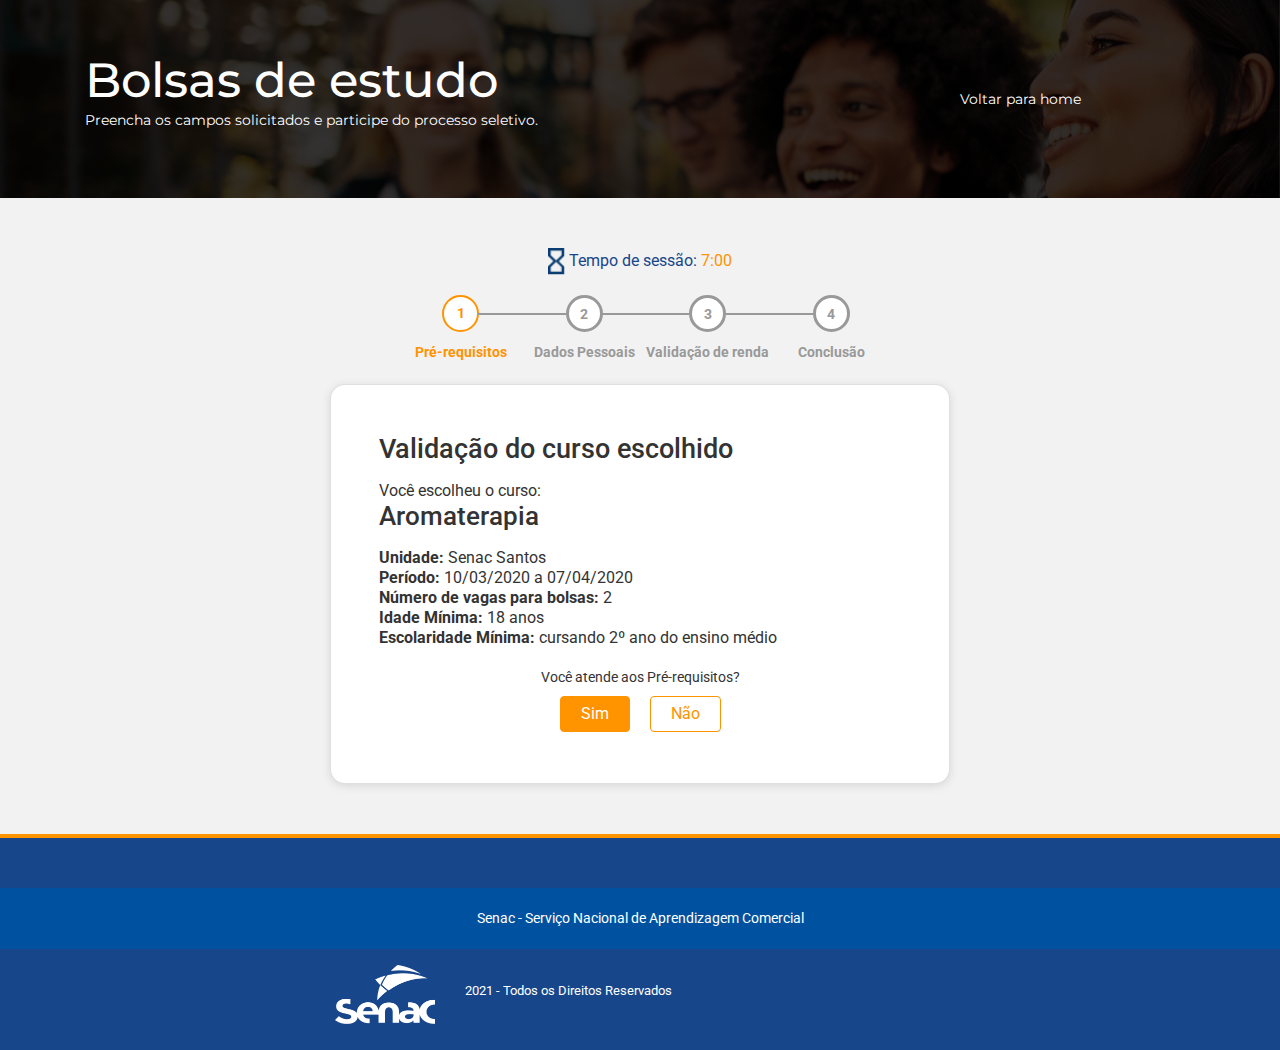
==== index.html @ 38d788a0 "update 4 19032021" ====
<!doctype html>
<html lang="pt-br">

<head>
  <title>Bolsas de Estudo | SENAC-SP</title>
  <meta charset="utf-8">
  <meta name="viewport" content="width=device-width, initial-scale=1, shrink-to-fit=no">
  <meta name="description" content="">
  <meta name="keywords" content="">
  <link rel=”shortcut icon” href=”favicon.ico” type=”image/x-icon”>
  <link rel="stylesheet" href="https://stackpath.bootstrapcdn.com/bootstrap/4.3.1/css/bootstrap.min.css"
    integrity="sha384-ggOyR0iXCbMQv3Xipma34MD+dH/1fQ784/j6cY/iJTQUOhcWr7x9JvoRxT2MZw1T" crossorigin="anonymous">
    <link href="https://fonts.googleapis.com/css2?family=Montserrat:wght@100;300;400;500;600;800&display=swap" rel="stylesheet">
    <link rel="preconnect" href="https://fonts.gstatic.com">
  <link href="https://fonts.googleapis.com/css2?family=Roboto:wght@100;400;500;700&display=swap" rel="stylesheet">
  <link rel="stylesheet" href="https://cdnjs.cloudflare.com/ajax/libs/font-awesome/5.15.2/css/all.min.css" integrity="sha512-HK5fgLBL+xu6dm/Ii3z4xhlSUyZgTT9tuc/hSrtw6uzJOvgRr2a9jyxxT1ely+B+xFAmJKVSTbpM/CuL7qxO8w==" crossorigin="anonymous" />
  <link rel="stylesheet" href="style.css">
</head>

<body>

    <header id="topo" class="d-flex">
        <div class="container">
          <div class="row align-items-center d-flex h-100">
            <div class="col-12 col-lg-8 order-2 order-md-1">
              <h1>Bolsas de estudo</h1>
              <p>Preencha os campos solicitados e participe do processo seletivo.</p>
            </div>
            <div class="col-12 col-lg-4 order-1 order-md-2">
              <div class="back-to-home">
                <i class="fas fa-home"></i>
                <span><a href="index.html">Voltar para home</a></span>
              </div>
            </div>
          </div>
        </div>
        </div>
      </header>

      <main>
        <div class="container">
          <div class="row">
            <div class="col-2 d-none d-lg-flex"></div>
            <div class="col-12 col-lg-8">

              <div class="timer">
                <p><img src="images/time-icon.png" alt="">  Tempo de sessão: <span>7:00</span></p>
              </div>





              <!-- step -->
              <div class="step d-flex justify-content-center">
                <div>
                  <ul class="step-bar">
                    <li>
                      <span>Pré-requisitos</span>
                    </li>
                    <li>
                      <span>Dados Pessoais</span>
                    </li>
                    <li>
                      <span>Validação de renda</span>
                    </li>
                    <li>
                      <span>Conclusão</span>
                    </li>
                  </ul>
                </div>
              </div>



              <div style="display: flex; justify-content: center;">
              <div class="step-container card bg-white p-5" style="width: 620px; height: 400px;">
                <div class="validacao-container">
                  <h3 class="mb-3">Validação do curso escolhido</h3>
                  <p>Você escolheu o curso:</p>
                  <h3 style="font-size: 1.6rem;">Aromaterapia</h3>
                  <div class="mt-3">
                    <p><strong>Unidade:</strong> Senac Santos</p>
                    <p><strong>Período:</strong> 10/03/2020 a 07/04/2020</p>
                    <p><strong>Número de vagas para bolsas:</strong> 2</p>
                    <p><strong>Idade Mínima:</strong> 18 anos</p>
                    <p><strong>Escolaridade Mínima:</strong> cursando 2º ano do ensino médio</p>
                  </div>
                  <div class="col-12 form-button-container text-center">
                    <p class="mb-2">Você atende aos Pré-requisitos?</p>
                    <a href="step1-form.html" class="btn btn-primary btn-full mr-3">Sim</a>
                    <a href="exit-process.html" class="btn btn-primary btn-out">Não</a>
                  </div>
                </div>
              </div>
            </div>


            </div>
            <div class="col-2 d-none d-lg-flex"></div>
          </div>
        </div>
      </main>

        <!-- FOOTER -->
        <footer id="rodape">
          <div class="container-fluid">
            <div class="row">
              <div class="col-12 middle-target">
                <p>Senac - Serviço Nacional de Aprendizagem Comercial</p>
              </div>
            </div>
          </div>
          <div class="container">
            <div class="row">
              <div class="col-12 col-lg-4 d-flex align-items-center justify-content-end mb-3 mt-3">
                <a href="/"><img src="images/senac_logo_branco.png" class="img-responsive logo-senac" alt="Logo SENAC-SP"></a>
              </div>
              <div class="col-12 col-lg-4 d-flex align-items-center pt-2">
                <p>2021 - Todos os Direitos Reservados</p>
              </div>
              <div class="col-12 col-lg-4">
                <div class="footer-sociais h-100">
                  <a href="https://www.facebook.com/"><i class="fab fa-facebook-square"></i></a>
                  <a href="https://twitter.com/"><i class="fab fa-twitter-square"></i></a>
                  <a href="https://linkedin.com/showcase/"><i class="fab fa-linkedin"></i></a>
                  <a href="https://youtube.com"><i class="fab fa-youtube-square"></i></a>
                </div>
              </div>
            </div>
          </div>
        </footer>

        <!-- Optional JavaScript -->
  <!-- jQuery first, then Popper.js, then Bootstrap JS -->
  <script src="https://ajax.googleapis.com/ajax/libs/jquery/3.5.1/jquery.min.js"></script>
  <script src="https://cdnjs.cloudflare.com/ajax/libs/popper.js/1.14.7/umd/popper.min.js"
    integrity="sha384-UO2eT0CpHqdSJQ6hJty5KVphtPhzWj9WO1clHTMGa3JDZwrnQq4sF86dIHNDz0W1"
    crossorigin="anonymous"></script>
  <script src="https://stackpath.bootstrapcdn.com/bootstrap/4.3.1/js/bootstrap.min.js"
    integrity="sha384-JjSmVgyd0p3pXB1rRibZUAYoIIy6OrQ6VrjIEaFf/nJGzIxFDsf4x0xIM+B07jRM"
    crossorigin="anonymous"></script>
  <script src="js/custom.js"></script>

</body>
</html>
---- style.css ----
@charset "UTF-8";
html, body {
  background-color: #f2f2f2;
}

main {
  font-family: "Roboto", sans-serif;
  font-weight: 400;
  padding: 50px 0;
}

.btn-full {
  background-color: #FF9300;
  color: #ffffff;
  border: 1px solid #FF9300;
  padding: 5px 20px;
}
.btn-full:hover {
  background-color: #FF9300;
  border: 1px solid #FF9300;
}

.btn-out {
  background-color: #ffffff;
  color: #FF9300;
  border: 1px solid #FF9300;
  padding: 5px 20px;
}
.btn-out:hover {
  color: #FF9300;
  background-color: transparent;
  border: 1px solid #FF9300;
}

#topo {
  color: #ffffff;
  font-family: "Montserrat", sans-serif;
  height: 20%;
  min-height: 20%;
  background: linear-gradient(rgba(0, 0, 0, 0.8), rgba(0, 0, 0, 0.8)), url(../images/header-background.png) no-repeat;
  background-size: cover;
  background-position: 0 0;
  padding: 50px 0;
}
#topo h1 {
  color: #ffffff;
  font-size: 1.7rem;
  font-weight: 500;
  word-wrap: break-word;
  margin: 0;
  padding: 0;
}
@media (min-width: 768px) {
  #topo h1 {
    font-size: 2rem;
  }
}
@media (min-width: 992px) {
  #topo h1 {
    font-size: 3rem;
    line-height: 60px;
  }
}
#topo h2 {
  font-size: 1rem;
  font-weight: 100;
  word-wrap: break-word;
  margin: 0;
  padding: 0;
}
#topo p {
  font-size: 0.9rem;
}
@media (min-width: 768px) {
  #topo p {
    font-size: 0.9rem;
  }
}
#topo .btn {
  width: 100%;
}
@media (min-width: 768px) {
  #topo .btn {
    width: 300px;
  }
}
#topo .back-to-home {
  color: #ffffff;
  text-align: center;
  display: flex;
  flex-direction: column;
}
#topo .back-to-home i {
  font-size: 1.75rem;
}
#topo .back-to-home a {
  font-size: 0.9rem;
  color: #ffffff;
}

.timer {
  text-align: center;
  padding: 0 20px;
  font-size: 0.8rem;
}
.timer span {
  color: #FF9300;
}
.timer img {
  width: 17px;
}
.timer p {
  color: #17468B;
  font-size: 1rem;
}

.step {
  margin: 20px 0;
}
.step .step-bar {
  counter-reset: step;
  min-width: 0;
}
@media (min-width: 768px) {
  .step .step-bar {
    min-width: 534px;
  }
}
.step .step-bar li {
  list-style-type: none;
  float: left;
  width: 25%;
  position: relative;
  text-align: center;
  font-size: 0.7rem;
  font-weight: 400;
  left: -21px;
}
@media (min-width: 768px) {
  .step .step-bar li {
    left: -14px;
  }
}
.step .step-bar li span {
  color: #999;
  font-size: 0.7rem;
  font-weight: bold;
}
@media (min-width: 768px) {
  .step .step-bar li span {
    font-size: 0.9rem;
  }
}
.step .step-bar li.active span {
  color: #FF9300;
}
.step .step-bar li:before {
  /* CSS for creating steper block before the li item*/
  content: counter(step);
  counter-increment: step;
  height: 37px;
  width: 37px;
  line-height: 33px;
  font-size: 0.9rem;
  font-weight: bold;
  color: #999;
  border: 3px solid #999;
  display: block;
  text-align: center;
  margin: 0 auto 10px auto;
  border-radius: 50%;
  background-color: #ffffff;
}
.step .step-bar li:after {
  /* CSS for creating horizontal line*/
  content: " ";
  position: absolute;
  width: 52%;
  height: 2px;
  background-color: #999;
  top: 18px;
  left: -26%;
  z-index: 0;
}
@media (min-width: 768px) {
  .step .step-bar li:after {
    width: 71%;
    left: -36%;
  }
}
.step .step-bar li:first-child:before {
  color: #FF9300;
  border-color: #FF9300;
  border: 2px solid;
}
.step .step-bar li:first-child span {
  color: #FF9300;
}
.step .step-bar li:first-child:after {
  content: none;
}
.step .step-bar li.active {
  color: #FF9300;
}
.step .step-bar li.active:before {
  content: "";
  font-family: "Font Awesome 5 Free";
  color: #ffffff;
  background-color: #FF9300;
  border-color: #FF9300;
}
.step .step-bar li.active + :after {
  background-color: #FF9300;
}

.step-container {
  border-radius: 15px;
  box-shadow: 0 0.125rem 0.5rem rgba(112, 112, 112, 0.2);
}
.step-container h3 {
  font-size: 1.3rem;
}
.step-container p {
  font-size: 0.8rem;
  font-weight: 400;
  margin: 0;
  padding: 0;
}
.step-container .section-form {
  padding: 5px 0;
}
.step-container .section-form h4 {
  font-size: 1.2rem;
  color: #17468B;
  border-bottom: 2px solid #17468B;
  margin-bottom: 0;
}
.step-container .section-form p {
  font-size: 0.8rem;
  font-weight: 400;
  padding: 0;
  margin: 0;
}
.step-container .section-form small {
  font-size: 0.6rem;
}
.step-container .form-checkbox {
  font-size: 0.9rem;
}
.step-container .form-checkbox p {
  font-size: 0.9rem;
  font-style: italic;
}
.step-container .info-upload {
  font-size: 0.7rem;
  font-weight: normal;
}
.step-container .info-upload p {
  font-size: 0.9rem;
  font-weight: 700;
}
.step-container .validacao-container {
  color: #333;
}
.step-container .validacao-container h3 {
  font-size: 1.7rem;
}
.step-container .validacao-container p {
  font-size: 1rem;
  line-height: 20px;
}
.step-container .success-container {
  text-align: center;
}
.step-container .success-container h3 {
  font-size: 1.7rem;
}
.step-container .success-container p {
  font-size: 1.1rem;
}
.step-container .success-container i {
  font-size: 6rem;
  margin: 20px 0;
  color: #FF9300;
}
.step-container .accept-terms {
  margin: 20px 0;
  font-size: 1rem;
  font-weight: 300;
}
.step-container .accept-terms h5 {
  font-size: 1rem;
  color: #17468B;
}
.step-container .accept-terms a {
  color: #FF9300;
  font-weight: bold;
  text-decoration: underline;
}
.step-container .accept-terms input[type=checkbox] {
  transform: scale(1.9);
}
.step-container .accept-terms .form-check-label {
  margin-left: 10px;
}
.step-container .accept-terms .form-check-label p {
  font-size: 0.9rem;
  font-weight: 300;
}
.step-container .cancel-container {
  width: 200px;
}
.step-container .cancel-container h3 {
  font-size: 1rem;
}
.step-container .cancel-container i {
  color: #FF9300;
  font-size: 4rem;
  margin-bottom: 0.5rem;
}
.step-container .cancel-container p {
  font-size: 0.7rem;
  margin-bottom: 0.3rem;
}
.step-container .cancel-container .btn {
  font-size: 0.7rem;
  padding: 5px 25px;
}
.step-container .form-button-container {
  margin: 20px 0;
}
.step-container .form-button-container p {
  font-size: 0.9rem;
  font-weight: 400;
}
.step-container .form-button-container .btn {
  font-size: 1rem;
}
.step-container input[type=text], .step-container select {
  border-radius: 7px;
  border: 1px solid #707070;
  font-style: italic;
  font-size: 0.8rem;
  margin-bottom: 10px;
  height: calc(1.5em + .75rem + 6px);
}
.step-container .custom-file-input {
  opacity: 1;
}
.step-container .custom-file-input::-webkit-file-upload-button {
  visibility: hidden;
}
.step-container .custom-file-input:before {
  content: "Upload pendente";
  display: inline-block;
  color: #FF0000;
  border: 1px solid #FF0000;
  border-radius: 3px;
  height: calc(1.5em + .75rem + 6px) !important;
  padding: 5px 42px;
  outline: none;
  white-space: nowrap;
  -webkit-user-select: none;
  cursor: pointer;
  font-weight: 400;
  font-size: 0.8rem;
  line-height: 25px;
}
.step-container .custom-file-input:hover:before {
  border-color: #FF0000;
}
.step-container .custom-file-input:active:before {
  background: -webkit-linear-gradient(top, #e3e3e3, #f9f9f9);
}
.step-container .custom-file-input:after {
  content: "";
  font-family: "Font Awesome 5 Free";
  left: 15px;
  top: 5px;
  color: #FF0000;
  position: absolute;
}

#rodape {
  color: #ffffff;
  font-size: 0.8rem;
  background-color: #17468B;
  padding: 50px 0 10px 0;
  border-top: 4px solid #FF9300;
}
#rodape .logo-senac {
  width: 100px;
}
#rodape .middle-target {
  background-color: #0052A1;
  padding: 10px;
  text-align: center;
  font-size: 0.9rem;
}
#rodape .middle-target p {
  margin: 10px 0;
}
#rodape .footer-sociais {
  display: flex;
  align-items: center;
  justify-content: center;
  width: 100%;
  padding-left: 0;
}
@media (min-width: 768px) {
  #rodape .footer-sociais {
    width: 200px;
    justify-content: start;
  }
}
@media (min-width: 1200px) {
  #rodape .footer-sociais {
    width: 200px;
  }
}
#rodape .footer-sociais a {
  padding: 0 25px 0 0;
  font-size: 1.3rem;
  color: #ffffff;
}
@media (min-width: 768px) {
  #rodape .footer-sociais a {
    padding: 0 30px 0 0;
  }
}

/*# sourceMappingURL=style.css.map */
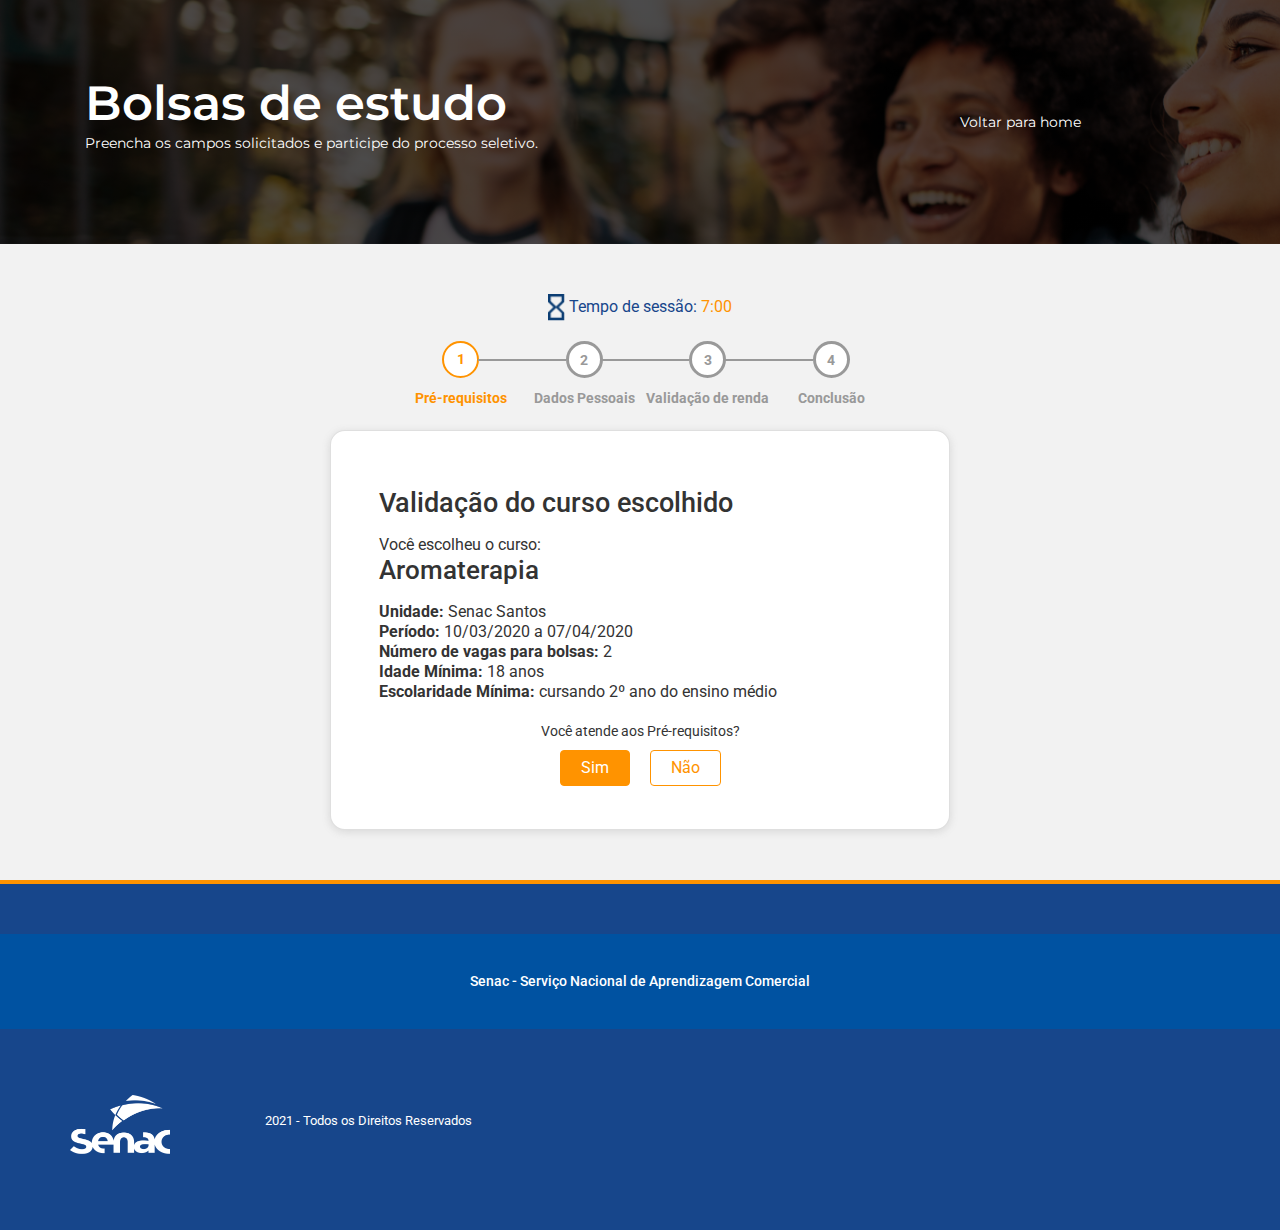
==== commit 73a5559d: "update 5 19032021" ====
--- a/index.html
+++ b/index.html
@@ -74,7 +74,7 @@
 
 
               <div style="display: flex; justify-content: center;">
-              <div class="step-container card bg-white p-5" style="width: 620px; height: 400px;">
+              <div class="step-container card bg-white p-5" style="width: 620px; height: 400px; padding-top: 3.5rem !important;">
                 <div class="validacao-container">
                   <h3 class="mb-3">Validação do curso escolhido</h3>
                   <p>Você escolheu o curso:</p>
@@ -111,15 +111,15 @@
               </div>
             </div>
           </div>
-          <div class="container">
+          <div class="container bottom-target">
             <div class="row">
-              <div class="col-12 col-lg-4 d-flex align-items-center justify-content-end mb-3 mt-3">
+              <div class="col-12 col-lg-2 d-flex align-items-center justify-content-start mb-3 mt-3">
                 <a href="/"><img src="images/senac_logo_branco.png" class="img-responsive logo-senac" alt="Logo SENAC-SP"></a>
               </div>
-              <div class="col-12 col-lg-4 d-flex align-items-center pt-2">
+              <div class="col-12 col-lg-6 d-flex align-items-center pt-2">
                 <p>2021 - Todos os Direitos Reservados</p>
               </div>
-              <div class="col-12 col-lg-4">
+              <div class="col-12 col-lg-4 d-flex justify-content-end ">
                 <div class="footer-sociais h-100">
                   <a href="https://www.facebook.com/"><i class="fab fa-facebook-square"></i></a>
                   <a href="https://twitter.com/"><i class="fab fa-twitter-square"></i></a>
--- a/style.css
+++ b/style.css
@@ -37,15 +37,15 @@
   font-family: "Montserrat", sans-serif;
   height: 20%;
   min-height: 20%;
-  background: linear-gradient(rgba(0, 0, 0, 0.8), rgba(0, 0, 0, 0.8)), url(../images/header-background.png) no-repeat;
+  background: linear-gradient(rgba(0, 0, 0, 0.7), rgba(0, 0, 0, 0.7)), url(../images/header-background.png) no-repeat;
   background-size: cover;
   background-position: 0 0;
-  padding: 50px 0;
+  padding: 73px 0;
 }
 #topo h1 {
   color: #ffffff;
   font-size: 1.7rem;
-  font-weight: 500;
+  font-weight: 600;
   word-wrap: break-word;
   margin: 0;
   padding: 0;
@@ -393,12 +393,16 @@
 }
 #rodape .middle-target {
   background-color: #0052A1;
-  padding: 10px;
+  padding: 27px;
   text-align: center;
   font-size: 0.9rem;
 }
 #rodape .middle-target p {
   margin: 10px 0;
+  font-weight: 500;
+}
+#rodape .bottom-target {
+  padding: 50px 0;
 }
 #rodape .footer-sociais {
   display: flex;
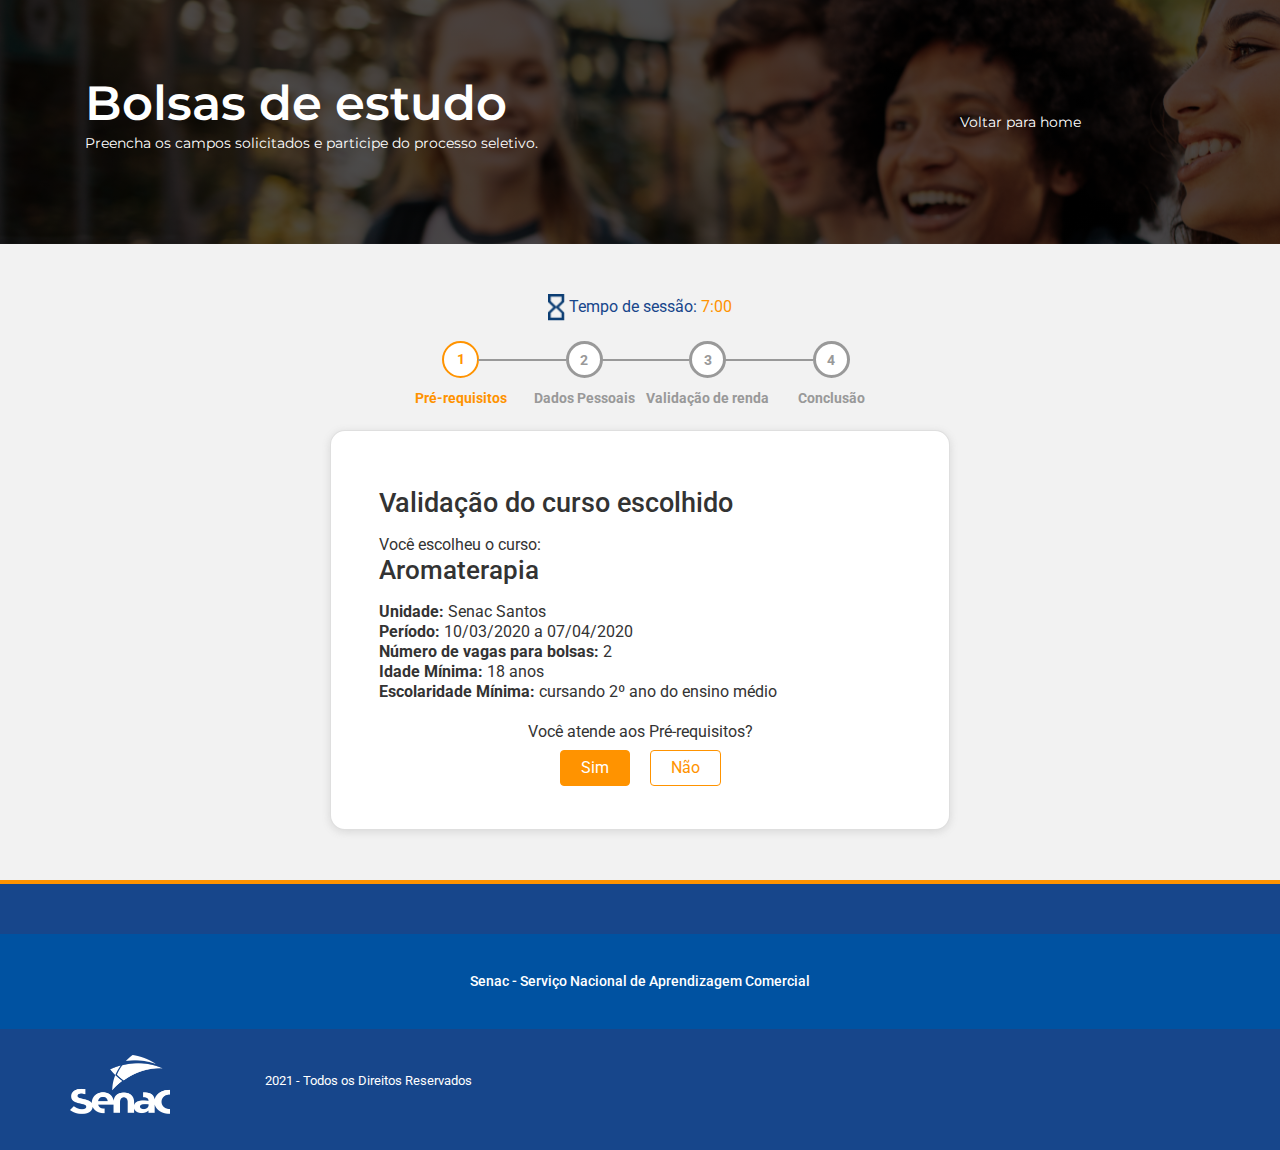
==== commit 261592fc: "update 1 20032021" ====
--- a/index.html
+++ b/index.html
@@ -87,7 +87,7 @@
                     <p><strong>Escolaridade Mínima:</strong> cursando 2º ano do ensino médio</p>
                   </div>
                   <div class="col-12 form-button-container text-center">
-                    <p class="mb-2">Você atende aos Pré-requisitos?</p>
+                    <p class="mb-2" style="font-size: 1rem;">Você atende aos Pré-requisitos?</p>
                     <a href="step1-form.html" class="btn btn-primary btn-full mr-3">Sim</a>
                     <a href="exit-process.html" class="btn btn-primary btn-out">Não</a>
                   </div>
--- a/style.css
+++ b/style.css
@@ -219,9 +219,10 @@
 }
 .step-container h3 {
   font-size: 1.3rem;
+  color: #333;
 }
 .step-container p {
-  font-size: 0.8rem;
+  font-size: 0.9rem;
   font-weight: 400;
   margin: 0;
   padding: 0;
@@ -236,13 +237,15 @@
   margin-bottom: 0;
 }
 .step-container .section-form p {
-  font-size: 0.8rem;
+  font-size: 0.9rem;
   font-weight: 400;
   padding: 0;
   margin: 0;
+  color: #333;
 }
 .step-container .section-form small {
-  font-size: 0.6rem;
+  font-size: 0.7rem;
+  color: #333;
 }
 .step-container .form-checkbox {
   font-size: 0.9rem;
@@ -337,12 +340,20 @@
   font-size: 1rem;
 }
 .step-container input[type=text], .step-container select {
-  border-radius: 7px;
-  border: 1px solid #707070;
+  border-radius: 10px;
+  border: 1px solid #333;
+  color: #333;
   font-style: italic;
   font-size: 0.8rem;
   margin-bottom: 10px;
   height: calc(1.5em + .75rem + 6px);
+  padding: 0.3rem;
+}
+.step-container input[type=text]::placeholder, .step-container select::placeholder {
+  color: #333;
+}
+.step-container .form-control option {
+  padding: 0.3rem 0;
 }
 .step-container .custom-file-input {
   opacity: 1;
@@ -374,6 +385,7 @@
 }
 .step-container .custom-file-input:after {
   content: "";
+  font-weight: 900;
   font-family: "Font Awesome 5 Free";
   left: 15px;
   top: 5px;
@@ -402,7 +414,7 @@
   font-weight: 500;
 }
 #rodape .bottom-target {
-  padding: 50px 0;
+  padding: 10px 0;
 }
 #rodape .footer-sociais {
   display: flex;
@@ -424,12 +436,12 @@
 }
 #rodape .footer-sociais a {
   padding: 0 25px 0 0;
-  font-size: 1.3rem;
+  font-size: 1.9rem;
   color: #ffffff;
 }
 @media (min-width: 768px) {
   #rodape .footer-sociais a {
-    padding: 0 30px 0 0;
+    padding: 0 10px 0 0;
   }
 }
 
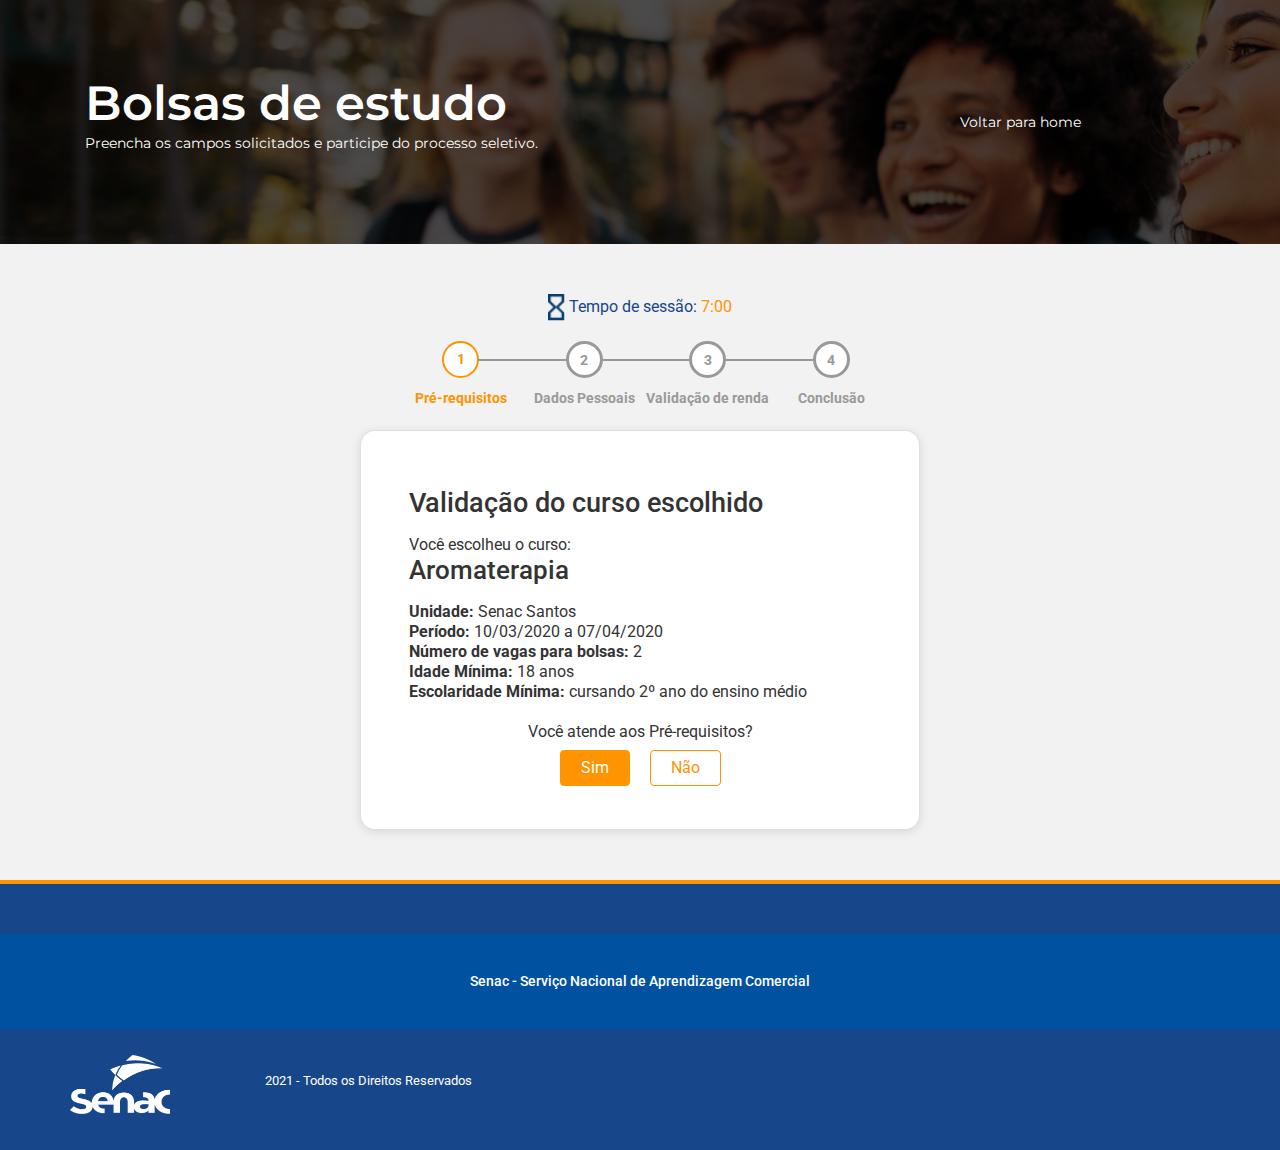
==== commit ed2f6afc: "update 6 20032021" ====
--- a/index.html
+++ b/index.html
@@ -74,7 +74,7 @@
 
 
               <div style="display: flex; justify-content: center;">
-              <div class="step-container card bg-white p-5" style="width: 620px; height: 400px; padding-top: 3.5rem !important;">
+              <div class="step-container card bg-white p-5" style="width: 560px; height: 400px; padding-top: 3.5rem !important;">
                 <div class="validacao-container">
                   <h3 class="mb-3">Validação do curso escolhido</h3>
                   <p>Você escolheu o curso:</p>
--- a/style.css
+++ b/style.css
@@ -30,6 +30,14 @@
   color: #FF9300;
   background-color: transparent;
   border: 1px solid #FF9300;
+}
+
+.btn-big {
+  width: 220px;
+}
+
+.modal-dialog {
+  max-width: 750px;
 }
 
 #topo {
@@ -339,6 +347,9 @@
 .step-container .form-button-container .btn {
   font-size: 1rem;
 }
+.step-container .add-comprovante {
+  font-size: 0.9rem;
+}
 .step-container input[type=text], .step-container select {
   border-radius: 10px;
   border: 1px solid #333;
@@ -366,7 +377,7 @@
   display: inline-block;
   color: #FF0000;
   border: 1px solid #FF0000;
-  border-radius: 3px;
+  border-radius: 10px;
   height: calc(1.5em + .75rem + 6px) !important;
   padding: 5px 42px;
   outline: none;
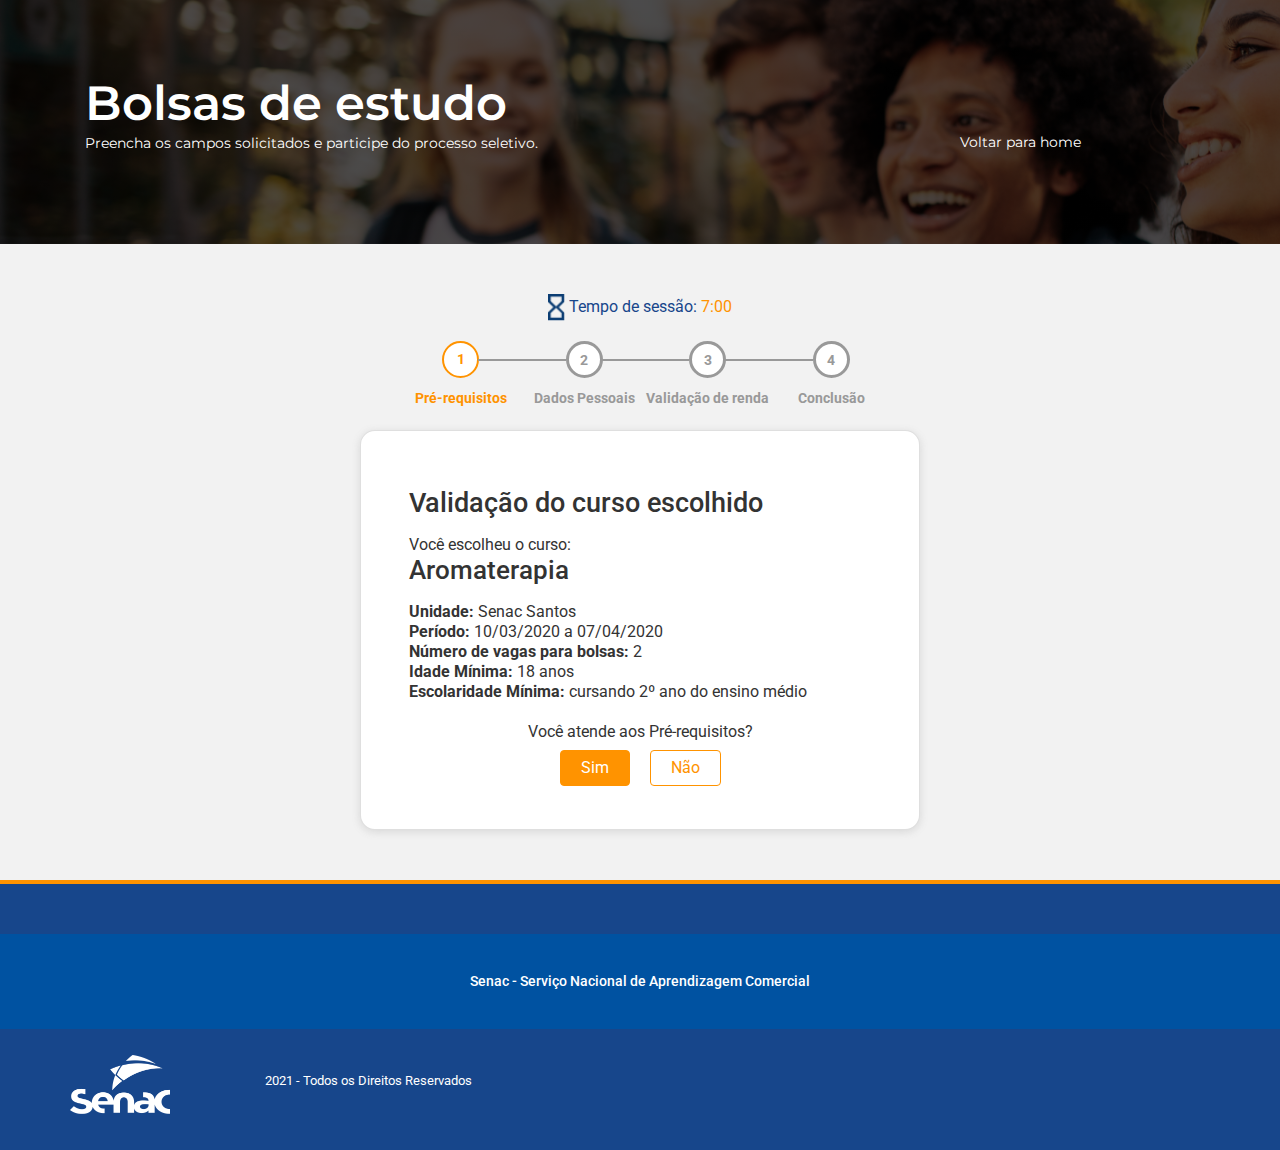
==== commit b0f2040d: "update 12 20032021" ====
--- a/index.html
+++ b/index.html
@@ -28,8 +28,10 @@
             </div>
             <div class="col-12 col-lg-4 order-1 order-md-2">
               <div class="back-to-home">
-                <i class="fas fa-home"></i>
-                <span><a href="index.html">Voltar para home</a></span>
+                <a href="index.html">
+                  <i class="fas fa-home"></i> <br/>
+                  <span>Voltar para home</span>
+                </a>
               </div>
             </div>
           </div>
--- a/style.css
+++ b/style.css
@@ -287,7 +287,7 @@
   font-size: 1.7rem;
 }
 .step-container .success-container p {
-  font-size: 1.1rem;
+  font-size: 0.9rem;
 }
 .step-container .success-container i {
   font-size: 6rem;
@@ -319,23 +319,18 @@
   font-weight: 300;
 }
 .step-container .cancel-container {
-  width: 200px;
+  text-align: center;
 }
 .step-container .cancel-container h3 {
-  font-size: 1rem;
+  font-size: 1.7rem;
+}
+.step-container .cancel-container p {
+  font-size: 0.9rem;
 }
 .step-container .cancel-container i {
-  color: #FF9300;
-  font-size: 4rem;
-  margin-bottom: 0.5rem;
-}
-.step-container .cancel-container p {
-  font-size: 0.7rem;
-  margin-bottom: 0.3rem;
-}
-.step-container .cancel-container .btn {
-  font-size: 0.7rem;
-  padding: 5px 25px;
+  font-size: 6rem;
+  margin: 20px 0;
+  color: #FF9300;
 }
 .step-container .form-button-container {
   margin: 20px 0;
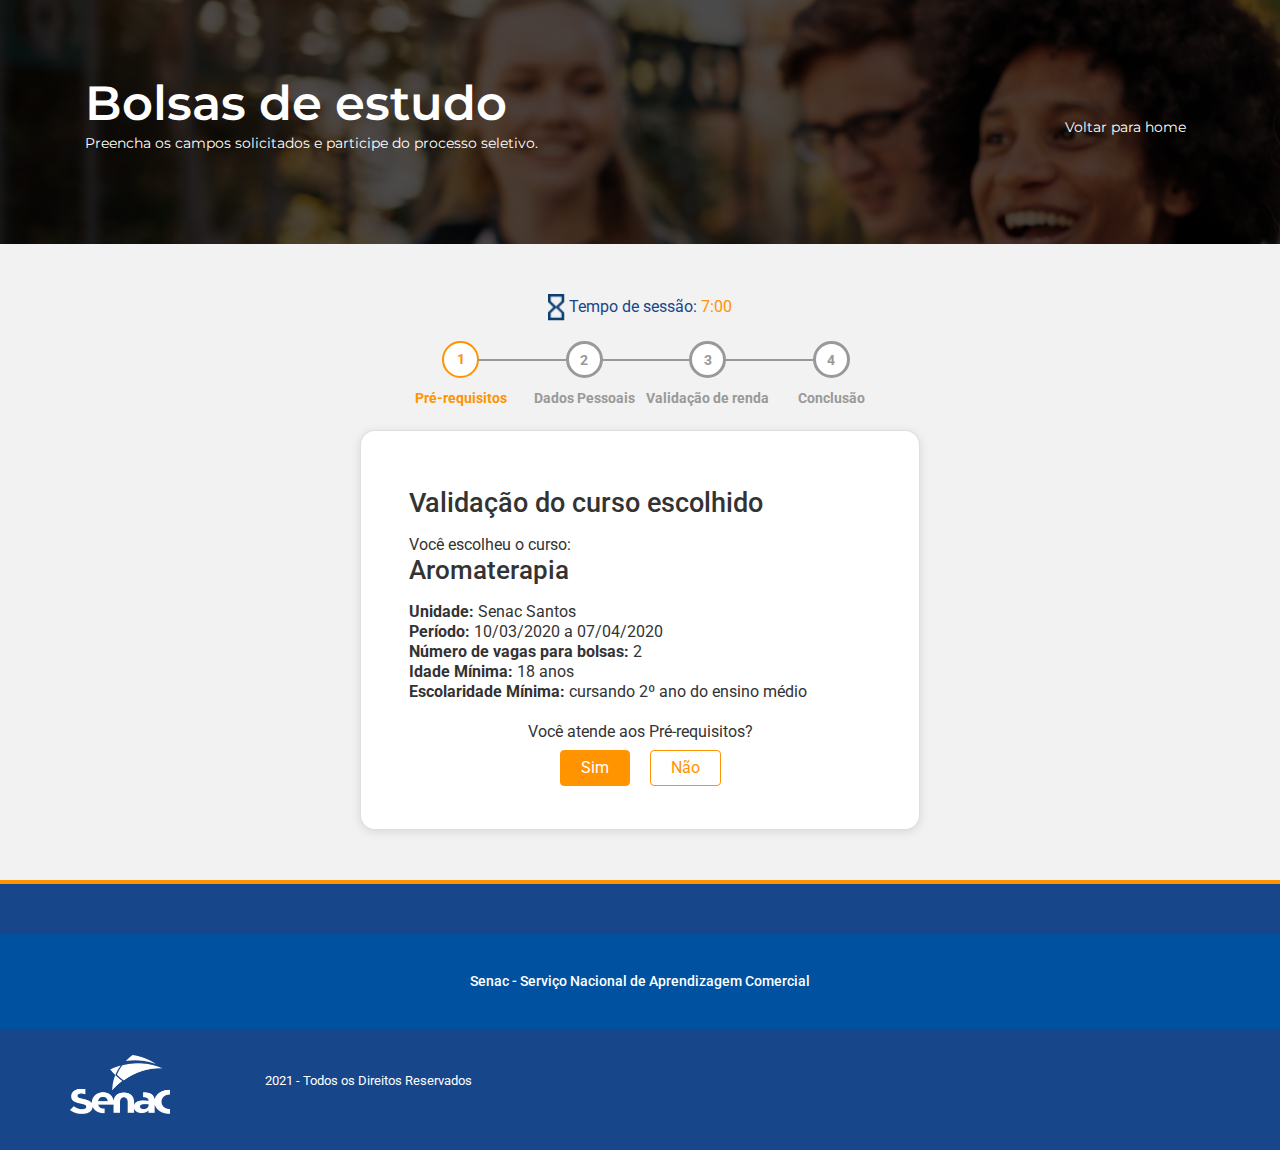
==== commit 2ce97dc5: "update mobile 5 20032021" ====
--- a/index.html
+++ b/index.html
@@ -27,12 +27,14 @@
               <p>Preencha os campos solicitados e participe do processo seletivo.</p>
             </div>
             <div class="col-12 col-lg-4 order-1 order-md-2">
-              <div class="back-to-home">
-                <a href="index.html">
-                  <i class="fas fa-home"></i> <br/>
-                  <span>Voltar para home</span>
-                </a>
-              </div>
+              <div class="back-home-mobile">
+                <div class="back-to-home">
+                  <a href="index.html">
+                    <i class="fas fa-home"></i> <br/>
+                    <span>Voltar para home</span>
+                  </a>
+                </div>
+            </div>
             </div>
           </div>
         </div>
@@ -115,10 +117,10 @@
           </div>
           <div class="container bottom-target">
             <div class="row">
-              <div class="col-12 col-lg-2 d-flex align-items-center justify-content-start mb-3 mt-3">
+              <div class="col-12 col-lg-2 d-flex align-items-center justify-content-md-start justify-content-center mb-3 mt-3">
                 <a href="/"><img src="images/senac_logo_branco.png" class="img-responsive logo-senac" alt="Logo SENAC-SP"></a>
               </div>
-              <div class="col-12 col-lg-6 d-flex align-items-center pt-2">
+              <div class="col-12 col-lg-6 d-flex align-items-center justify-content-center justify-content-md-start pt-2">
                 <p>2021 - Todos os Direitos Reservados</p>
               </div>
               <div class="col-12 col-lg-4 d-flex justify-content-end ">
--- a/style.css
+++ b/style.css
@@ -33,7 +33,12 @@
 }
 
 .btn-big {
-  width: 220px;
+  min-width: 145px;
+}
+@media (min-width: 768px) {
+  .btn-big {
+    width: 220px;
+  }
 }
 
 .modal-dialog {
@@ -46,13 +51,20 @@
   height: 20%;
   min-height: 20%;
   background: linear-gradient(rgba(0, 0, 0, 0.7), rgba(0, 0, 0, 0.7)), url(../images/header-background.png) no-repeat;
-  background-size: cover;
-  background-position: 0 0;
-  padding: 73px 0;
+  background-size: 219% 101%;
+  background-position: 92% 0%;
+  padding: 29px 0;
+}
+@media (min-width: 768px) {
+  #topo {
+    padding: 73px 0;
+    background-size: cover;
+    background: linear-gradient(rgba(0, 0, 0, 0.7), rgba(0, 0, 0, 0.7)), url(../images/header-background.png) no-repeat;
+  }
 }
 #topo h1 {
   color: #ffffff;
-  font-size: 1.7rem;
+  font-size: 2.1rem;
   font-weight: 600;
   word-wrap: break-word;
   margin: 0;
@@ -104,6 +116,11 @@
 #topo .back-to-home a {
   font-size: 0.9rem;
   color: #ffffff;
+}
+#topo .back-home-mobile {
+  position: relative;
+  left: 105px;
+  margin-bottom: 30px;
 }
 
 .timer {
@@ -340,7 +357,12 @@
   font-weight: 400;
 }
 .step-container .form-button-container .btn {
-  font-size: 1rem;
+  font-size: 0.9rem;
+}
+@media (min-width: 768px) {
+  .step-container .form-button-container .btn {
+    font-size: 1rem;
+  }
 }
 .step-container .add-comprovante {
   font-size: 0.9rem;
@@ -363,6 +385,7 @@
 }
 .step-container .custom-file-input {
   opacity: 1;
+  color: transparent;
 }
 .step-container .custom-file-input::-webkit-file-upload-button {
   visibility: hidden;
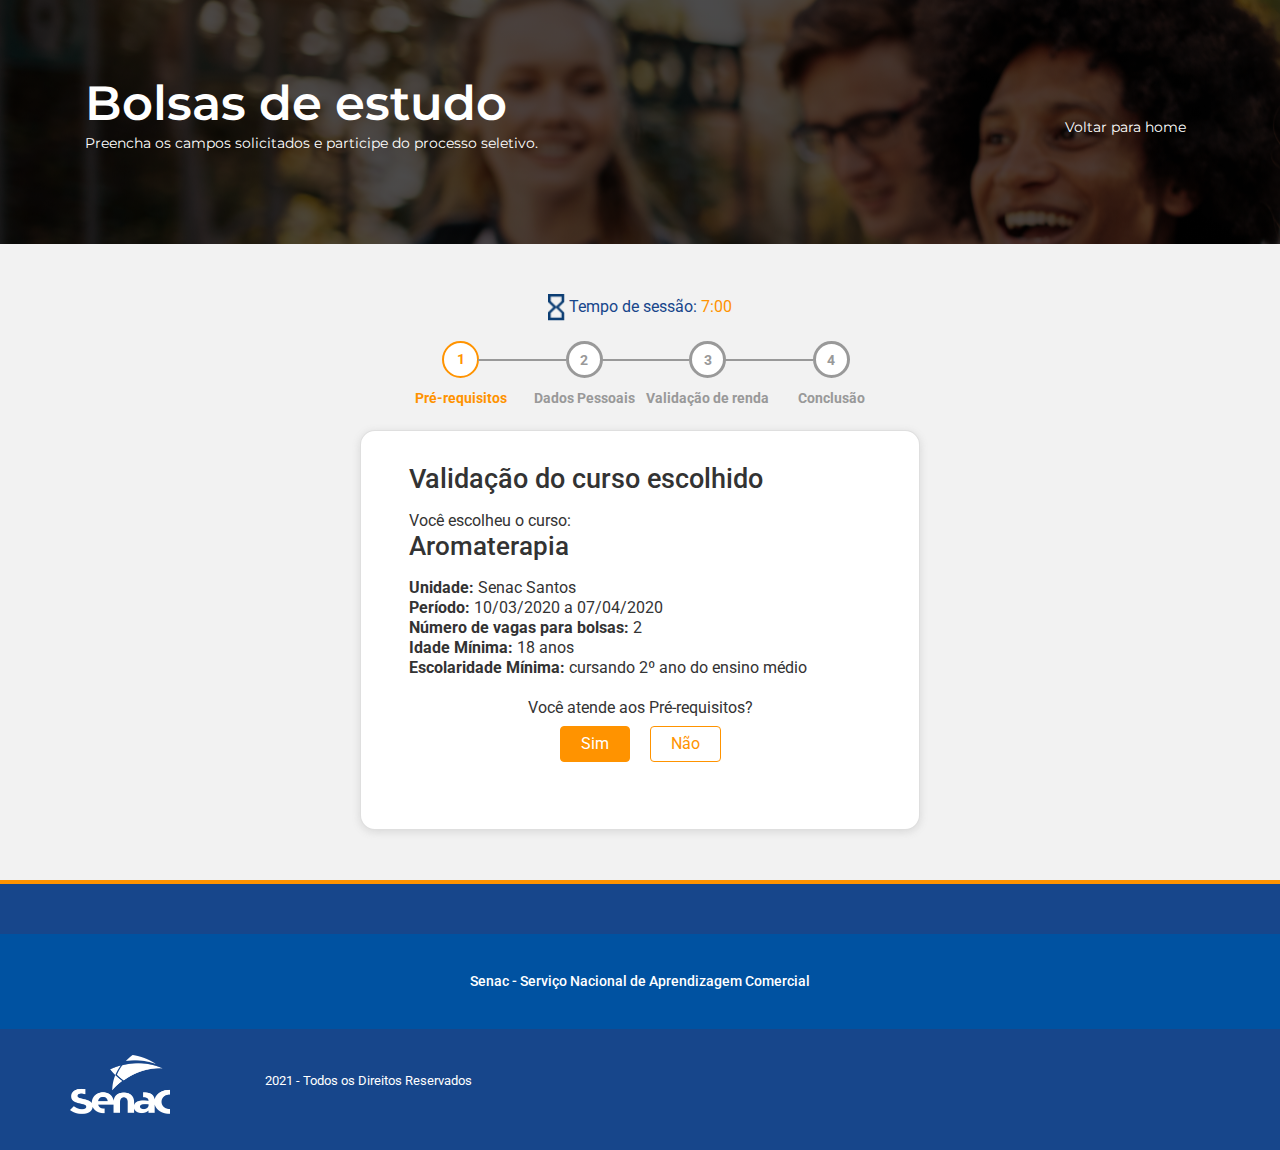
==== commit 93a28085: "update mobile 6 20032021" ====
--- a/index.html
+++ b/index.html
@@ -78,7 +78,7 @@
 
 
               <div style="display: flex; justify-content: center;">
-              <div class="step-container card bg-white p-5" style="width: 560px; height: 400px; padding-top: 3.5rem !important;">
+              <div class="step-container card bg-white p-5" style="width: 560px; min-height: 400px; padding-top: 2rem !important; padding-bottom: 1rem !important;">
                 <div class="validacao-container">
                   <h3 class="mb-3">Validação do curso escolhido</h3>
                   <p>Você escolheu o curso:</p>
